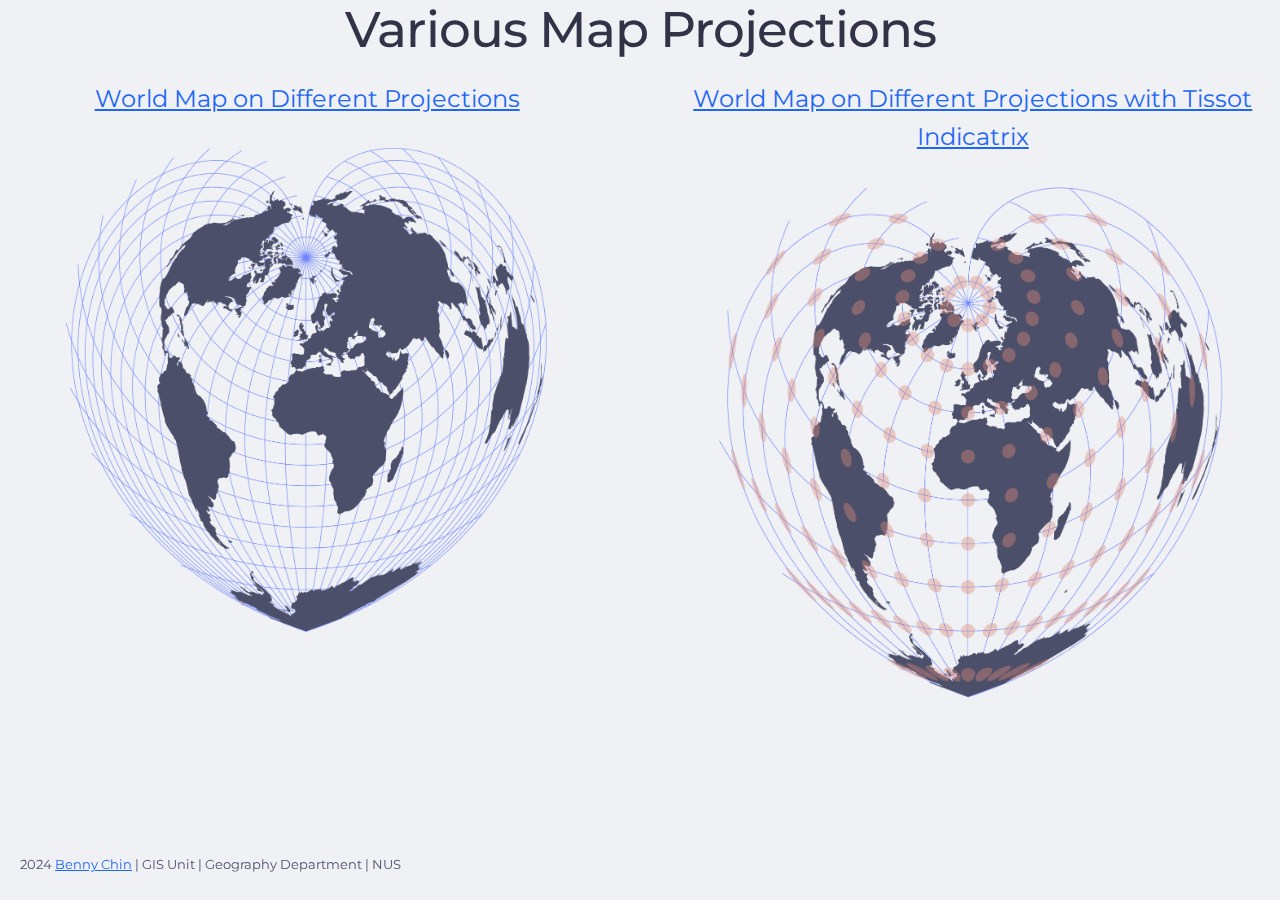
==== docs/index.html @ 636647e9 "add index page" ====
<!DOCTYPE html>
<html lang="en">
<head>

  <!-- Basic Page Needs
  –––––––––––––––––––––––––––––––––––––––––––––––––– -->
  <meta charset="utf-8">
  <title>Map Projections</title>
  <meta name="description" content="About map projection">
  <meta name="author" content="Benny">

  <!-- Mobile Specific Metas
  –––––––––––––––––––––––––––––––––––––––––––––––––– -->
  <meta name="viewport" content="width=device-width, initial-scale=1">

  <!-- FONT
  –––––––––––––––––––––––––––––––––––––––––––––––––– -->
  <!--<link href="//fonts.googleapis.com/css?family=Raleway:400,300,600" rel="stylesheet" type="text/css">-->
  <link rel="preconnect" href="https://fonts.googleapis.com">
  <link rel="preconnect" href="https://fonts.gstatic.com" crossorigin>
  <link href="https://fonts.googleapis.com/css2?family=Montserrat:wght@300;500;700&display=swap" rel="stylesheet">

  <!-- CSS
  –––––––––––––––––––––––––––––––––––––––––––––––––– -->
  <link rel="stylesheet" href="css/normalize.css">
  <link rel="stylesheet" href="css/skeleton.css">
  <link rel="stylesheet" href="css/this_site.css">

  <!-- Favicon
  –––––––––––––––––––––––––––––––––––––––––––––––––– -->
  <link rel="icon" type="image/png" href="images/favicon.ico">
  <link rel="apple-touch-icon" sizes="180x180" href="images/apple-touch-icon.png">
  <link rel="icon" type="image/png" sizes="32x32" href="images/favicon-32x32.png">
  <link rel="icon" type="image/png" sizes="16x16" href="images/favicon-16x16.png">
  <link rel="manifest" href="images/site.webmanifest">

</head>
<body>

  <!-- Primary Page Layout
  –––––––––––––––––––––––––––––––––––––––––––––––––– -->
  <div class="column">
  <div class="row">
    <h1 id="map-title">Various Map Projections</h1>
  </div>
  <div class="row" style="text-align: center;">
    <div class="six columns">
        <a href="world_map.html">
            <p id="pagetitle"> World Map on Different Projections </p>
            <img src="images/proj_map.png" width="90%" />
        </a>
    </div>
    <div class="six columns">
        <a href="world_map_tissot.html">
            <p id="pagetitle"> World Map on Different Projections with Tissot Indicatrix</p>
            <img src="images/proj_map_tissot_indicatrix.png" width="90%" />
        </a>
    </div>
  </div>

  
  <div class="container">
    <div class="row" style="position: fixed; bottom: 0; left: 20px;">
      <p class="footnote">2024 <a href="https://wcchin.github.io/">Benny Chin</a> | GIS Unit | Geography Department | NUS </p>
    </div>
  </div>
  </div>

<!-- End Document
  –––––––––––––––––––––––––––––––––––––––––––––––––– -->
</body>
</html>
---- docs/css/skeleton.css ----
/*
* Skeleton V2.0.4
* Copyright 2014, Dave Gamache
* www.getskeleton.com
* Free to use under the MIT license.
* http://www.opensource.org/licenses/mit-license.php
* 12/29/2014
*/


/* Table of contents
––––––––––––––––––––––––––––––––––––––––––––––––––
- Grid
- Base Styles
- Typography
- Links
- Buttons
- Forms
- Lists
- Code
- Tables
- Spacing
- Utilities
- Clearing
- Media Queries
*/


/* Grid
–––––––––––––––––––––––––––––––––––––––––––––––––– */
.container {
  position: relative;
  width: 100%;
  max-width: 960px;
  margin: 0 auto;
  padding: 0 20px;
  box-sizing: border-box; }
.column,
.columns {
  width: 100%;
  float: left;
  box-sizing: border-box; }

/* For devices larger than 400px */
@media (min-width: 400px) {
  .container {
    width: 85%;
    padding: 0; }
}

/* For devices larger than 550px */
@media (min-width: 550px) {
  .container {
    width: 80%; }
  .column,
  .columns {
    margin-left: 4%; }
  .column:first-child,
  .columns:first-child {
    margin-left: 0; }

  .one.column,
  .one.columns                    { width: 4.66666666667%; }
  .two.columns                    { width: 13.3333333333%; }
  .three.columns                  { width: 22%;            }
  .four.columns                   { width: 30.6666666667%; }
  .five.columns                   { width: 39.3333333333%; }
  .six.columns                    { width: 48%;            }
  .seven.columns                  { width: 56.6666666667%; }
  .eight.columns                  { width: 65.3333333333%; }
  .nine.columns                   { width: 74.0%;          }
  .ten.columns                    { width: 82.6666666667%; }
  .eleven.columns                 { width: 91.3333333333%; }
  .twelve.columns                 { width: 100%; margin-left: 0; }

  .one-third.column               { width: 30.6666666667%; }
  .two-thirds.column              { width: 65.3333333333%; }

  .one-half.column                { width: 48%; }

  /* Offsets */
  .offset-by-one.column,
  .offset-by-one.columns          { margin-left: 8.66666666667%; }
  .offset-by-two.column,
  .offset-by-two.columns          { margin-left: 17.3333333333%; }
  .offset-by-three.column,
  .offset-by-three.columns        { margin-left: 26%;            }
  .offset-by-four.column,
  .offset-by-four.columns         { margin-left: 34.6666666667%; }
  .offset-by-five.column,
  .offset-by-five.columns         { margin-left: 43.3333333333%; }
  .offset-by-six.column,
  .offset-by-six.columns          { margin-left: 52%;            }
  .offset-by-seven.column,
  .offset-by-seven.columns        { margin-left: 60.6666666667%; }
  .offset-by-eight.column,
  .offset-by-eight.columns        { margin-left: 69.3333333333%; }
  .offset-by-nine.column,
  .offset-by-nine.columns         { margin-left: 78.0%;          }
  .offset-by-ten.column,
  .offset-by-ten.columns          { margin-left: 86.6666666667%; }
  .offset-by-eleven.column,
  .offset-by-eleven.columns       { margin-left: 95.3333333333%; }

  .offset-by-one-third.column,
  .offset-by-one-third.columns    { margin-left: 34.6666666667%; }
  .offset-by-two-thirds.column,
  .offset-by-two-thirds.columns   { margin-left: 69.3333333333%; }

  .offset-by-one-half.column,
  .offset-by-one-half.columns     { margin-left: 52%; }

}


/* Base Styles
–––––––––––––––––––––––––––––––––––––––––––––––––– */
/* NOTE
html is set to 62.5% so that all the REM measurements throughout Skeleton
are based on 10px sizing. So basically 1.5rem = 15px :) */
html {
  font-size: 62.5%; }
body {
  font-size: 1.5em; /* currently ems cause chrome bug misinterpreting rems on body element */
  line-height: 1.6;
  font-weight: 400;
  font-family: 'Montserrat', "HelveticaNeue", "Helvetica Neue", Helvetica, Arial, sans-serif;
  color: #222; }


/* Typography
–––––––––––––––––––––––––––––––––––––––––––––––––– */
h1, h2, h3, h4, h5, h6 {
  margin-top: 0;
  margin-bottom: 2rem;
  font-weight: 300; }
h1 { font-size: 4.0rem; line-height: 1.2;  letter-spacing: -.1rem;}
h2 { font-size: 3.6rem; line-height: 1.25; letter-spacing: -.1rem; }
h3 { font-size: 3.0rem; line-height: 1.3;  letter-spacing: -.1rem; }
h4 { font-size: 2.4rem; line-height: 1.35; letter-spacing: -.08rem; }
h5 { font-size: 1.8rem; line-height: 1.5;  letter-spacing: -.05rem; }
h6 { font-size: 1.5rem; line-height: 1.6;  letter-spacing: 0; }

/* Larger than phablet */
@media (min-width: 550px) {
  h1 { font-size: 5.0rem; }
  h2 { font-size: 4.2rem; }
  h3 { font-size: 3.6rem; }
  h4 { font-size: 3.0rem; }
  h5 { font-size: 2.4rem; }
  h6 { font-size: 1.5rem; }
}

p {
  margin-top: 0; }


/* Links
–––––––––––––––––––––––––––––––––––––––––––––––––– */
a {
  color: #1EAEDB; }
a:hover {
  color: #0FA0CE; }


/* Buttons
–––––––––––––––––––––––––––––––––––––––––––––––––– */
.button,
button,
input[type="submit"],
input[type="reset"],
input[type="button"] {
  display: inline-block;
  height: 38px;
  padding: 0 30px;
  color: #555;
  text-align: center;
  font-size: 11px;
  font-weight: 600;
  line-height: 38px;
  letter-spacing: .1rem;
  text-transform: uppercase;
  text-decoration: none;
  white-space: nowrap;
  background-color: transparent;
  border-radius: 4px;
  border: 1px solid #bbb;
  cursor: pointer;
  box-sizing: border-box; }
.button:hover,
button:hover,
input[type="submit"]:hover,
input[type="reset"]:hover,
input[type="button"]:hover,
.button:focus,
button:focus,
input[type="submit"]:focus,
input[type="reset"]:focus,
input[type="button"]:focus {
  color: #333;
  border-color: #888;
  outline: 0; }
.button.button-primary,
button.button-primary,
input[type="submit"].button-primary,
input[type="reset"].button-primary,
input[type="button"].button-primary {
  color: #FFF;
  background-color: #33C3F0;
  border-color: #33C3F0; }
.button.button-primary:hover,
button.button-primary:hover,
input[type="submit"].button-primary:hover,
input[type="reset"].button-primary:hover,
input[type="button"].button-primary:hover,
.button.button-primary:focus,
button.button-primary:focus,
input[type="submit"].button-primary:focus,
input[type="reset"].button-primary:focus,
input[type="button"].button-primary:focus {
  color: #FFF;
  background-color: #1EAEDB;
  border-color: #1EAEDB; }


/* Forms
–––––––––––––––––––––––––––––––––––––––––––––––––– */
input[type="email"],
input[type="number"],
input[type="search"],
input[type="text"],
input[type="tel"],
input[type="url"],
input[type="password"],
textarea,
select {
  height: 38px;
  padding: 6px 10px; /* The 6px vertically centers text on FF, ignored by Webkit */
  background-color: #fff;
  border: 1px solid #D1D1D1;
  border-radius: 4px;
  box-shadow: none;
  box-sizing: border-box; }
/* Removes awkward default styles on some inputs for iOS */
input[type="email"],
input[type="number"],
input[type="search"],
input[type="text"],
input[type="tel"],
input[type="url"],
input[type="password"],
textarea {
  -webkit-appearance: none;
     -moz-appearance: none;
          appearance: none; }
textarea {
  min-height: 65px;
  padding-top: 6px;
  padding-bottom: 6px; }
input[type="email"]:focus,
input[type="number"]:focus,
input[type="search"]:focus,
input[type="text"]:focus,
input[type="tel"]:focus,
input[type="url"]:focus,
input[type="password"]:focus,
textarea:focus,
select:focus {
  border: 1px solid #33C3F0;
  outline: 0; }
label,
legend {
  display: block;
  margin-bottom: .5rem;
  font-weight: 600; }
fieldset {
  padding: 0;
  border-width: 0; }
input[type="checkbox"],
input[type="radio"] {
  display: inline; }
label > .label-body {
  display: inline-block;
  margin-left: .5rem;
  font-weight: normal; }


/* Lists
–––––––––––––––––––––––––––––––––––––––––––––––––– */
ul {
  list-style: circle inside; }
ol {
  list-style: decimal inside; }
ol, ul {
  padding-left: 0;
  margin-top: 0; }
ul ul,
ul ol,
ol ol,
ol ul {
  margin: 1.5rem 0 1.5rem 3rem;
  font-size: 90%; }
li {
  margin-bottom: 1rem; }


/* Code
–––––––––––––––––––––––––––––––––––––––––––––––––– */
code {
  padding: .2rem .5rem;
  margin: 0 .2rem;
  font-size: 90%;
  white-space: nowrap;
  background: #F1F1F1;
  border: 1px solid #E1E1E1;
  border-radius: 4px; }
pre > code {
  display: block;
  padding: 1rem 1.5rem;
  white-space: pre; }


/* Tables
–––––––––––––––––––––––––––––––––––––––––––––––––– */
th,
td {
  padding: 12px 15px;
  text-align: left;
  border-bottom: 1px solid #E1E1E1; }
th:first-child,
td:first-child {
  padding-left: 0; }
th:last-child,
td:last-child {
  padding-right: 0; }


/* Spacing
–––––––––––––––––––––––––––––––––––––––––––––––––– */
button,
.button {
  margin-bottom: 1rem; }
input,
textarea,
select,
fieldset {
  margin-bottom: 1.5rem; }
pre,
blockquote,
dl,
figure,
table,
p,
ul,
ol,
form {
  margin-bottom: 2.5rem; }


/* Utilities
–––––––––––––––––––––––––––––––––––––––––––––––––– */
.u-full-width {
  width: 100%;
  box-sizing: border-box; }
.u-max-full-width {
  max-width: 100%;
  box-sizing: border-box; }
.u-pull-right {
  float: right; }
.u-pull-left {
  float: left; }


/* Misc
–––––––––––––––––––––––––––––––––––––––––––––––––– */
hr {
  margin-top: 3rem;
  margin-bottom: 3.5rem;
  border-width: 0;
  border-top: 1px solid #E1E1E1; }


/* Clearing
–––––––––––––––––––––––––––––––––––––––––––––––––– */

/* Self Clearing Goodness */
.container:after,
.row:after,
.u-cf {
  content: "";
  display: table;
  clear: both; }


/* Media Queries
–––––––––––––––––––––––––––––––––––––––––––––––––– */
/*
Note: The best way to structure the use of media queries is to create the queries
near the relevant code. For example, if you wanted to change the styles for buttons
on small devices, paste the mobile query code up in the buttons section and style it
there.
*/


/* Larger than mobile */
@media (min-width: 400px) {}

/* Larger than phablet (also point when grid becomes active) */
@media (min-width: 550px) {}

/* Larger than tablet */
@media (min-width: 750px) {}

/* Larger than desktop */
@media (min-width: 1000px) {}

/* Larger than Desktop HD */
@media (min-width: 1200px) {}
---- docs/css/this_site.css ----
@import url('./catppuccin.css');

body {
  background-color: var(--ctp-latte-base);
  color: var(--ctp-latte-text);
}

#map-title {
  text-align: center;
  font-weight: 500;
  color: var(--ctp-frappe-base);
}

.footnote {
  font-size: small;
}

#proj4_str {
  font-weight: 300;
  text-align: center;
  color: var(--ctp-mocha-crust);
}

a {
  color: var(--ctp-latte-blue);
}
a:hover {
  color: var(--ctp-latte-rosewater);
  text-decoration: none;
  font-weight: bold;
}
#pagetitle {
  font-size: 18pt;
}

.button,
button,
input[type="submit"],
input[type="reset"],
input[type="button"] {
  display: inline-block;
  height: 38px;
  padding: 0 30px;
  color: var(--ctp-latte-text);
  text-align: center;
  font-size: 11px;
  font-weight: 500;
  line-height: 38px;
  letter-spacing: .1rem;
  text-transform: none;
  text-decoration: none;
  white-space: nowrap;
  background-color: transparent;
  border-radius: 4px;
  border: 1px solid var(--ctp-latte-subtext1);
  cursor: pointer;
  box-sizing: border-box; }
.button:hover,
button:hover,
input[type="submit"]:hover,
input[type="reset"]:hover,
input[type="button"]:hover,
.button:focus,
button:focus,
input[type="submit"]:focus,
input[type="reset"]:focus,
input[type="button"]:focus {
  color: var(--ctp-mocha-base);
  background-color: var(--ctp-latte-overlay0);
  border-color: var(--ctp-latte-overlay1);
  outline: 0; }

.button.button-on,
button.button-on,
input[type="submit"].button-on,
input[type="reset"].button-on,
input[type="button"].button-on {
    color: var(--ctp-frappe-text);
    background-color: var(--ctp-frappe-base);
    text-transform: none;
    font-weight: 700;
    border-color: var(--ctp-frappe-lavender); }
.button.button-on:hover,
button.button-on:hover,
input[type="submit"].button-on:hover,
input[type="reset"].button-on:hover,
input[type="button"].button-on:hover,
.button.button-on:focus,
button.button-on:focus,
input[type="submit"].button-on:focus,
input[type="reset"].button-on:focus,
input[type="button"].button-on:focus {
    color: var(--ctp-mocha-text);
    background-color: var(--ctp-mocha-base);
    border-color: var(--ctp-mocha-lavender); }


  
 /* The side navigation menu */
 .sidenav {
  height: 95%; /* 100% Full-height */
  width: 20%; /* 0 width - change this with JavaScript */
  position: fixed; /* Stay in place */
  z-index: 999; /* Stay on top */
  top: 0; /* Stay at the top */
  right: 0;
  background-color: var(--ctp-frappe-mantle); /* Black*/
  overflow-x: hidden; /* Disable horizontal scroll */
  padding-top: 30px; /* Place content 60px from the top */
  transition: 0.5s; /* 0.5 second transition effect to slide in the sidenav */
  opacity: 0.85;
}

/* The navigation menu links */
.sidenav a {
  padding: 8px 8px 8px 32px;
  text-decoration: none;
  font-size: 18px;
  display: block;
  transition: 0.3s;
}

.sidetitle {
  padding: 8px 8px 8px 32px;
  text-transform: uppercase;
  font-size: 24px;
  font-weight: bold;
  color: var(--ctp-frappe-text);
  display: block;
}

/* When you mouse over the navigation links, change their color */
.sidenav a:hover {
  color: var(--ctp-mocha-text);
  background-color: var(--ctp-mocha-mantle);
  cursor: pointer;
}

.proj {
  color: var(--ctp-frappe-subtext0);
}

.proj-on {
  color: var(--ctp-mocha-crust);
  background-color: var(--ctp-latte-overlay0);
  font-weight: 700;
}
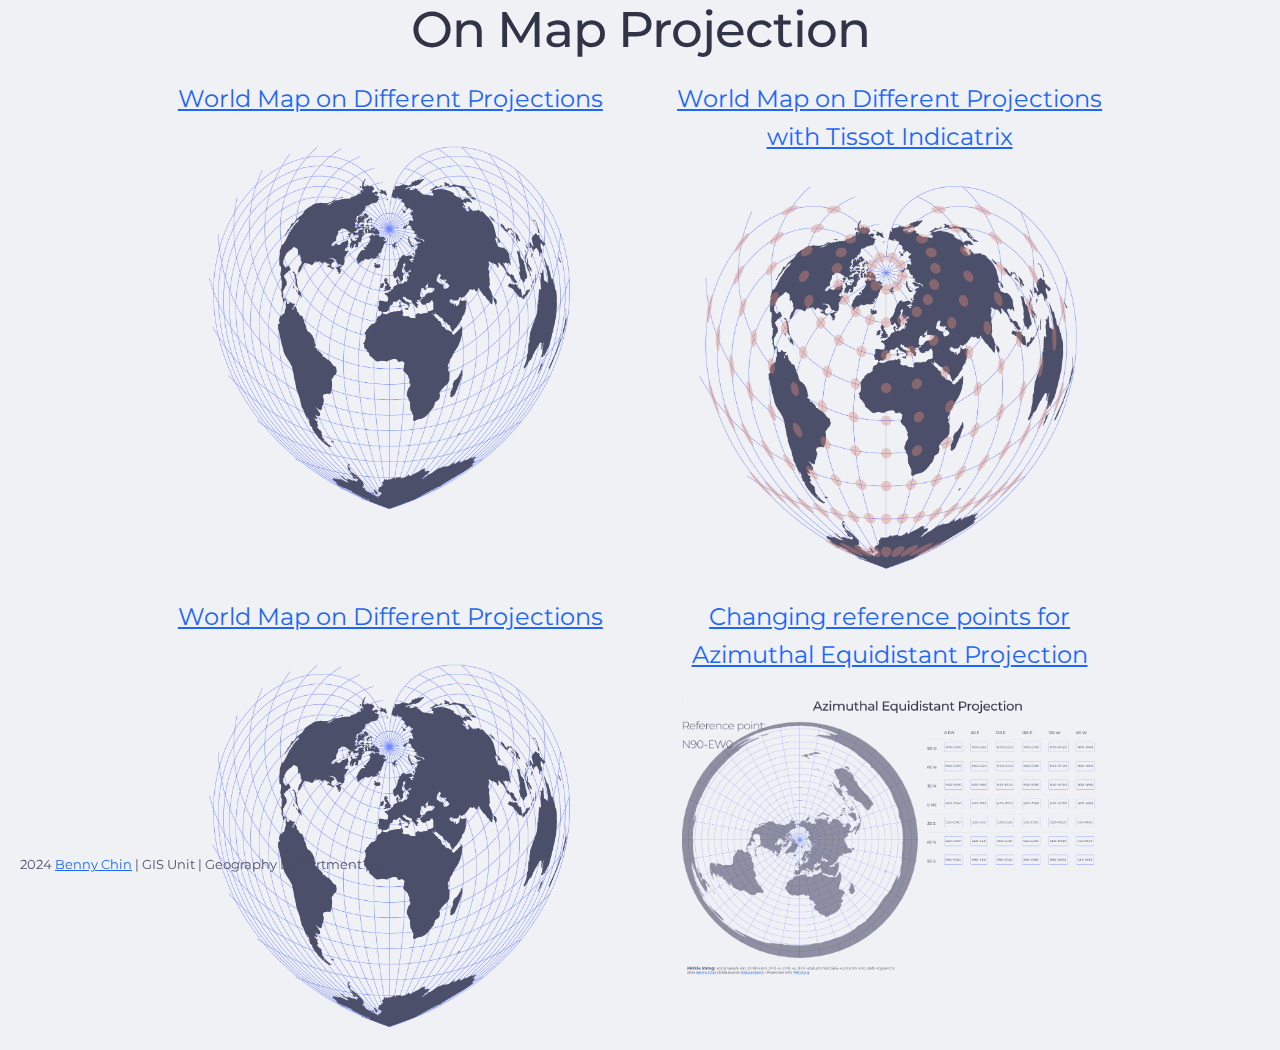
==== commit 2ca8ca47: "make azimuthal equidistant proj with changing ref points" ====
--- a/docs/index.html
+++ b/docs/index.html
@@ -39,9 +39,9 @@
 
   <!-- Primary Page Layout
   –––––––––––––––––––––––––––––––––––––––––––––––––– -->
-  <div class="column">
+  <div class="container">
   <div class="row">
-    <h1 id="map-title">Various Map Projections</h1>
+    <h1 id="map-title">On Map Projection</h1>
   </div>
   <div class="row" style="text-align: center;">
     <div class="six columns">
@@ -57,6 +57,22 @@
         </a>
     </div>
   </div>
+  <div class="row" style="text-align: center;">
+    <div class="six columns">
+        <a href="world_map.html">
+            <p id="pagetitle"> World Map on Different Projections </p>
+            <img src="images/proj_map.png" width="90%" />
+        </a>
+    </div>
+    <div class="six columns">
+        <a href="azeq_refpts.html">
+            <p id="pagetitle"> Changing reference points for Azimuthal Equidistant Projection</p>
+            <img src="images/azimuthal_eqdist_ref_points.png" width="90%" />
+        </a>
+    </div>
+  </div>
+
+  
 
   
   <div class="container">
--- a/docs/css/this_site.css
+++ b/docs/css/this_site.css
@@ -40,7 +40,7 @@
 input[type="button"] {
   display: inline-block;
   height: 38px;
-  padding: 0 30px;
+  padding: 0 5px;
   color: var(--ctp-latte-text);
   text-align: center;
   font-size: 11px;
@@ -50,9 +50,9 @@
   text-transform: none;
   text-decoration: none;
   white-space: nowrap;
-  background-color: transparent;
+  background-color: var(--ctp-latte-base);
   border-radius: 4px;
-  border: 1px solid var(--ctp-latte-subtext1);
+  border: 1px solid var(--ctp-latte-lavender);
   cursor: pointer;
   box-sizing: border-box; }
 .button:hover,
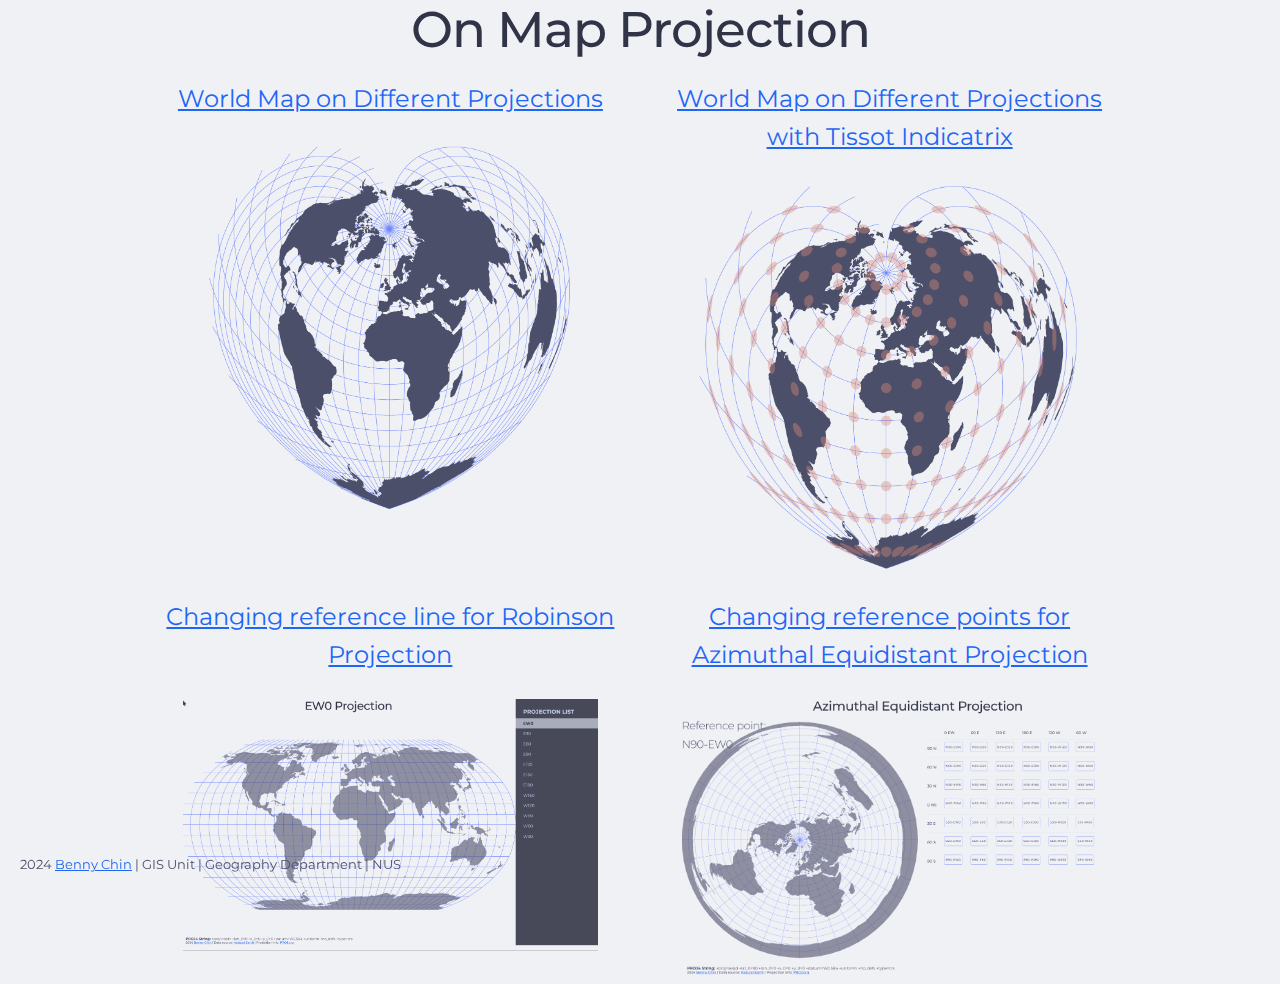
==== commit 793ab5a4: "robinson ref line" ====
--- a/docs/index.html
+++ b/docs/index.html
@@ -59,9 +59,9 @@
   </div>
   <div class="row" style="text-align: center;">
     <div class="six columns">
-        <a href="world_map.html">
-            <p id="pagetitle"> World Map on Different Projections </p>
-            <img src="images/proj_map.png" width="90%" />
+        <a href="robinson_refline.html">
+            <p id="pagetitle"> Changing reference line for Robinson Projection</p>
+            <img src="images/robinson_refpts.png" width="90%" />
         </a>
     </div>
     <div class="six columns">
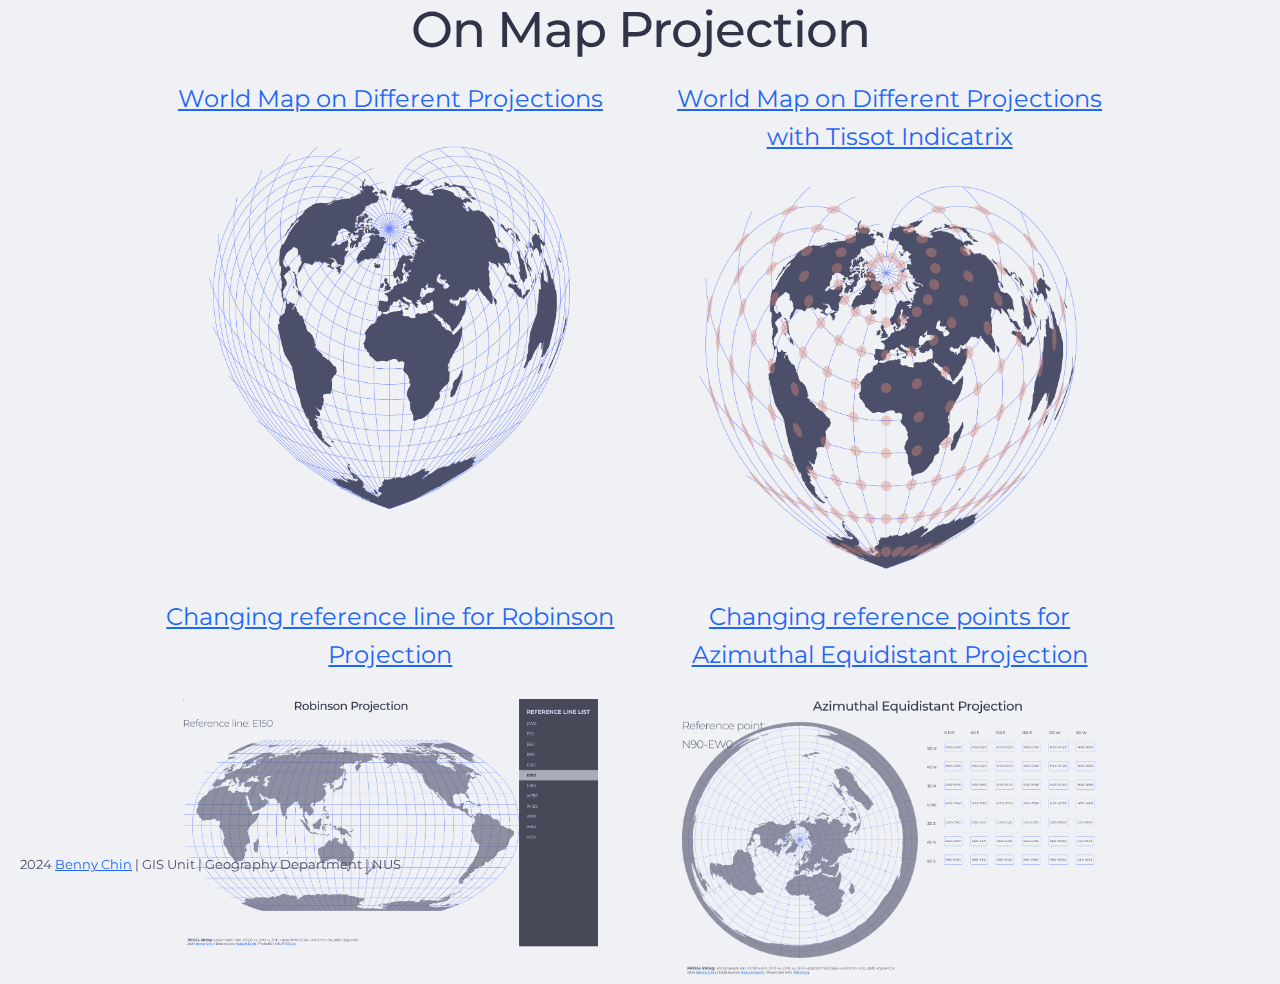
==== commit 69ca26e4: "update and fixed robinson" ====
--- a/docs/index.html
+++ b/docs/index.html
@@ -61,7 +61,7 @@
     <div class="six columns">
         <a href="robinson_refline.html">
             <p id="pagetitle"> Changing reference line for Robinson Projection</p>
-            <img src="images/robinson_refpts.png" width="90%" />
+            <img src="images/robinson_refline.png" width="90%" />
         </a>
     </div>
     <div class="six columns">
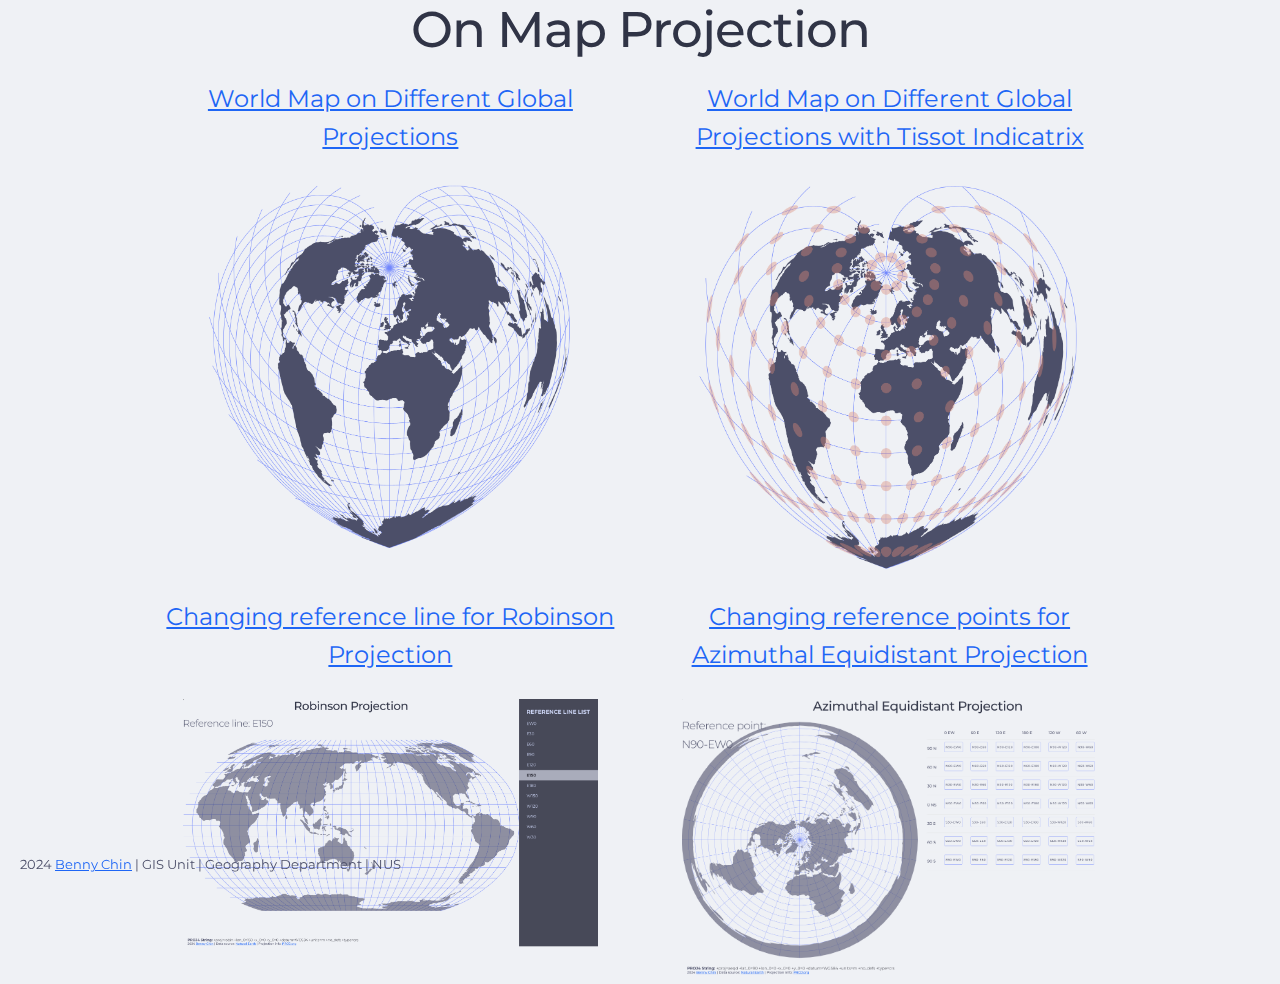
==== commit 434c9e31: "update title" ====
--- a/docs/index.html
+++ b/docs/index.html
@@ -46,13 +46,13 @@
   <div class="row" style="text-align: center;">
     <div class="six columns">
         <a href="world_map.html">
-            <p id="pagetitle"> World Map on Different Projections </p>
+            <p id="pagetitle"> World Map on Different Global Projections </p>
             <img src="images/proj_map.png" width="90%" />
         </a>
     </div>
     <div class="six columns">
         <a href="world_map_tissot.html">
-            <p id="pagetitle"> World Map on Different Projections with Tissot Indicatrix</p>
+            <p id="pagetitle"> World Map on Different Global Projections with Tissot Indicatrix</p>
             <img src="images/proj_map_tissot_indicatrix.png" width="90%" />
         </a>
     </div>
